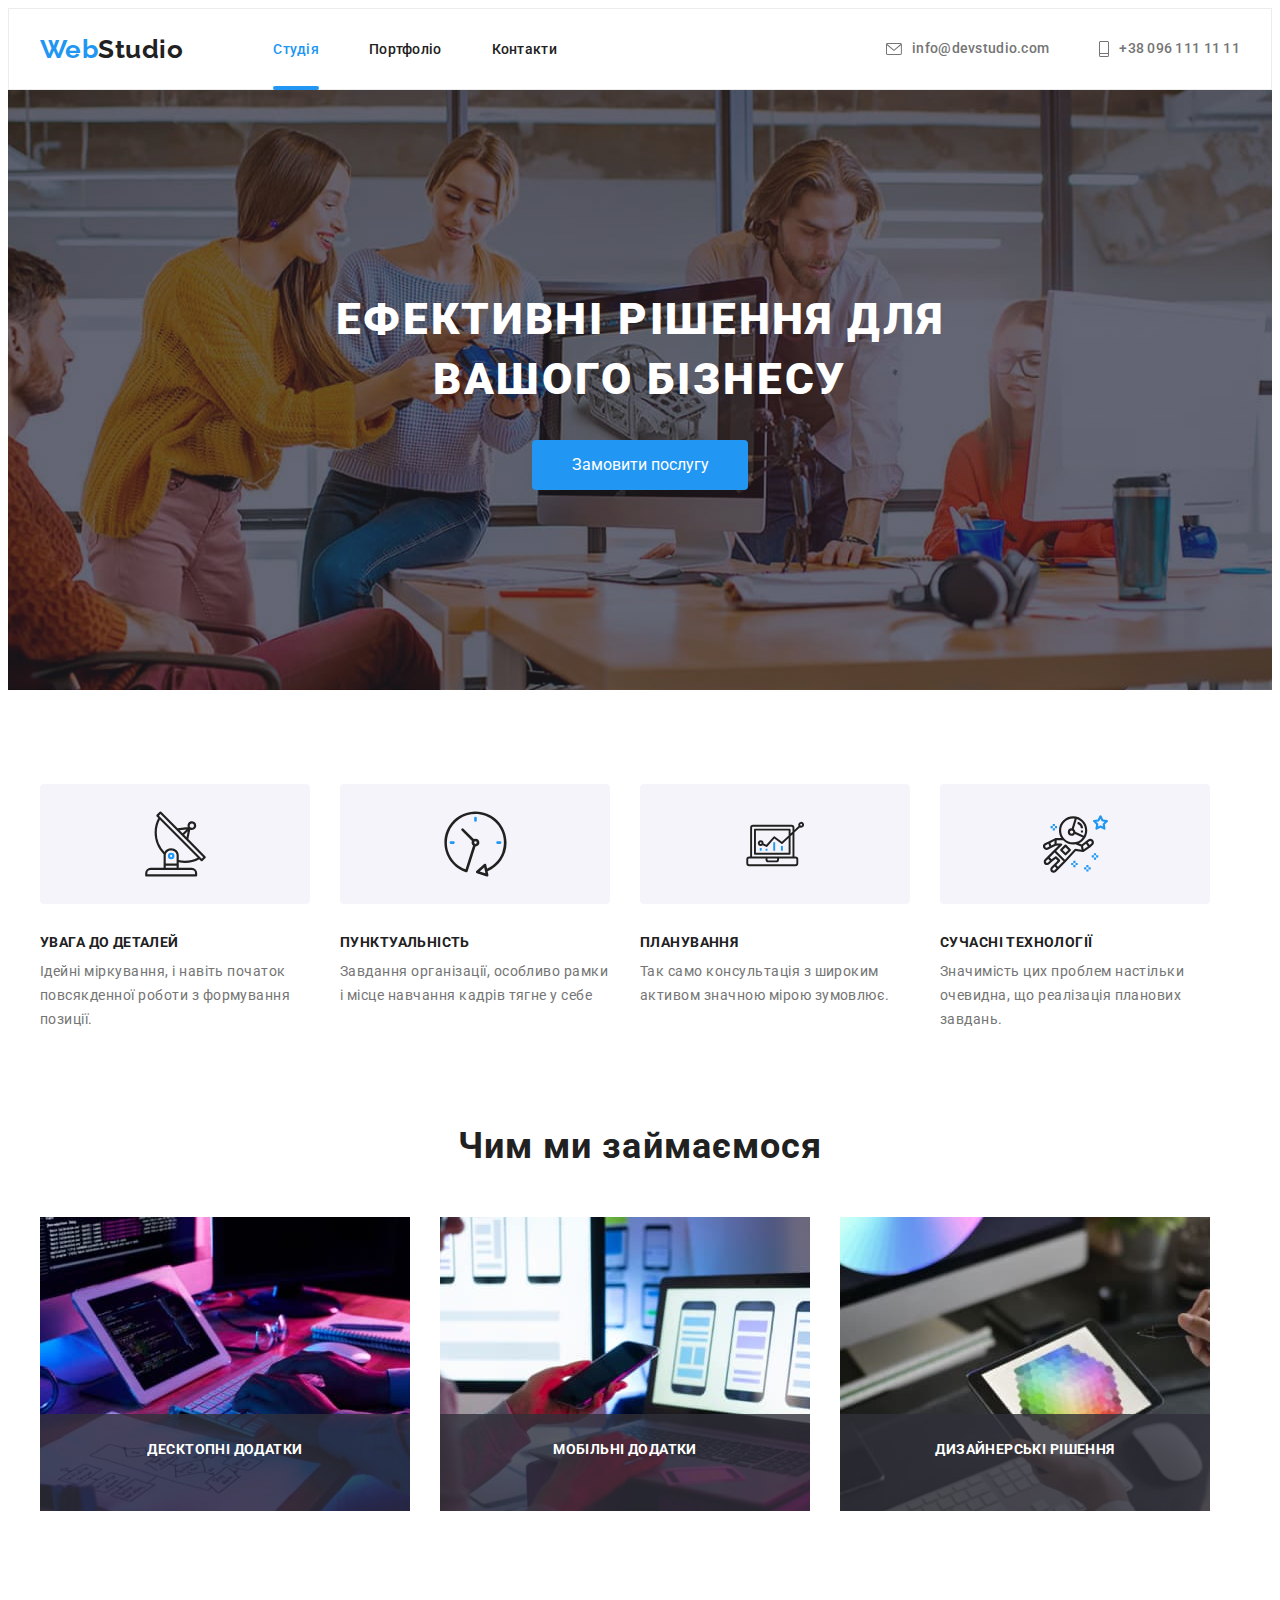
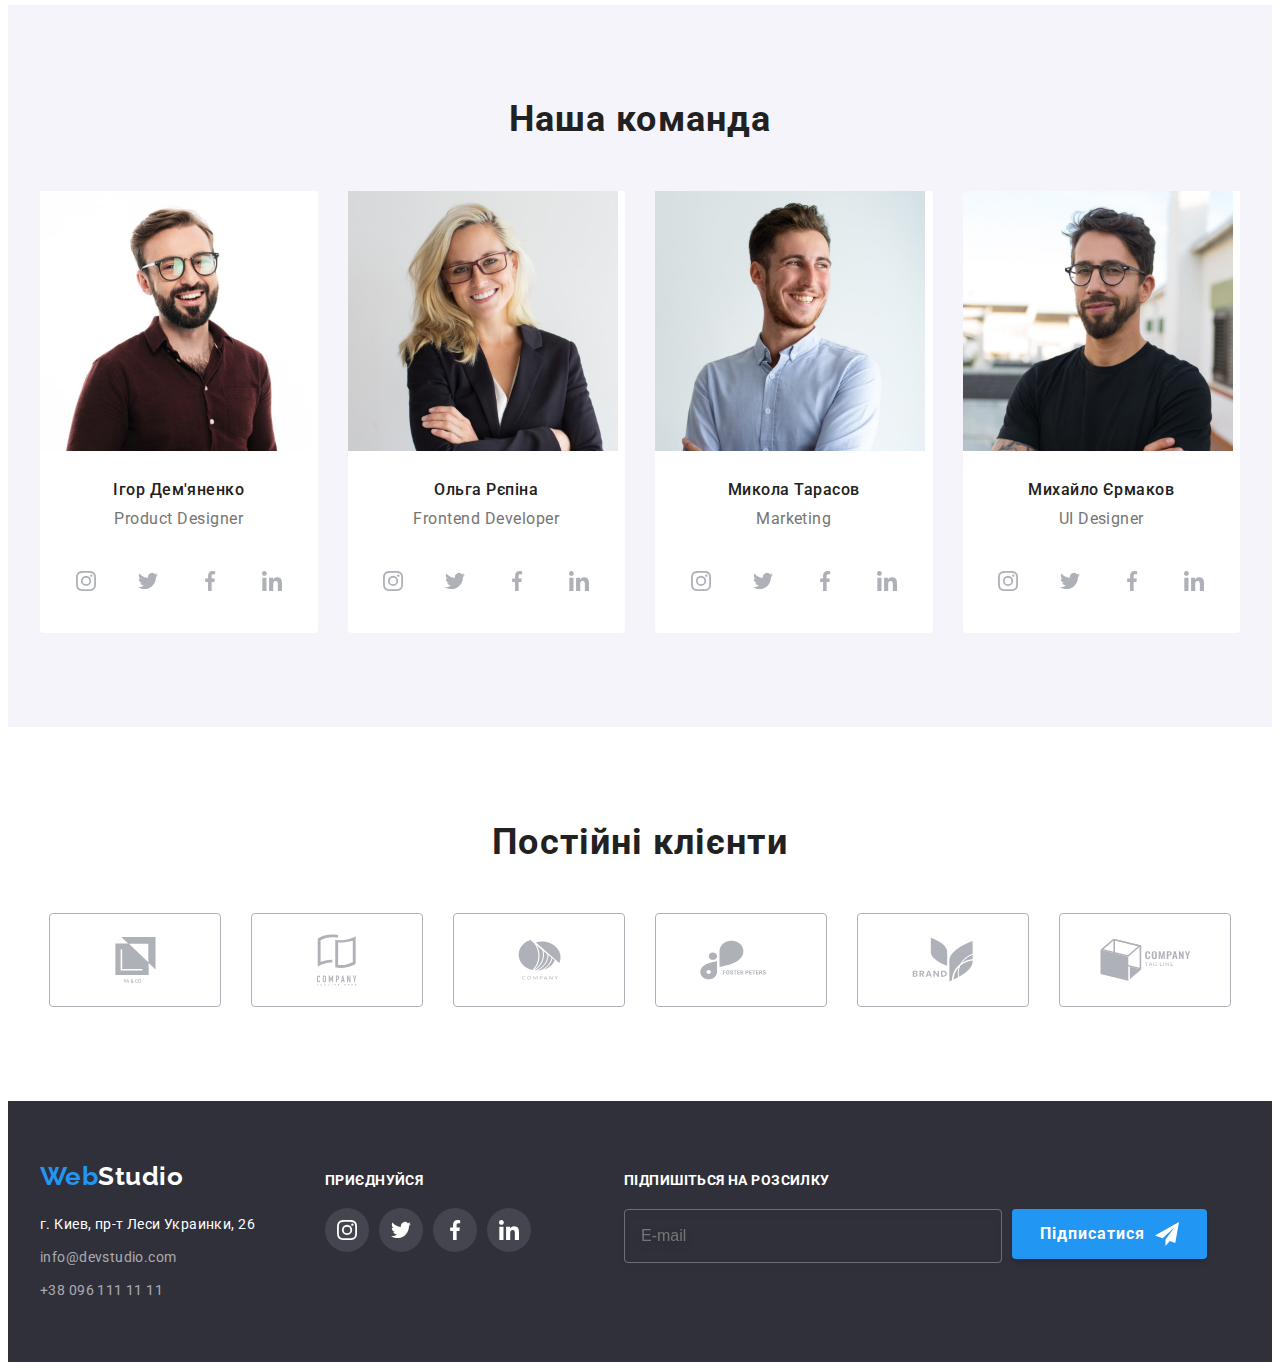
==== index.html @ fb4ddc38 "update" ====
<!DOCTYPE html>
<html lang="uk">
  <head>
    <meta charset="UTF-8" />
    <meta http-equiv="X-UA-Compatible" content="IE=edge" />
    <meta name="viewport" content="width=device-width, initial-scale=1.0" />
    <title>WebStudion</title>

    <link
      href="https://fonts.googleapis.com/css2?family=Raleway:wght@700&family=Roboto:wght@400;500;700;900&display=swap"
      rel="stylesheet"
    />
    <link
      rel="stylesheet"
      href="https://cdnjs.cloudflare.com/ajax/libs/modern-normalize/1.1.0/modern-normalize.min.css"
      integrity="sha512-wpPYUAdjBVSE4KJnH1VR1HeZfpl1ub8YT/NKx4PuQ5NmX2tKuGu6U/JRp5y+Y8XG2tV+wKQpNHVUX03MfMFn9Q=="
      crossorigin="anonymous"
      referrerpolicy="no-referrer"
    />
    <link rel="stylesheet" href="./portfolio.css" />
    <link rel="stylesheet" href="./css/styles.css" />
  </head>
  <body>
    <header class="main-header">
      <div class="container header-main-nav">
        <nav class="main-nav">
          <a href="./index.html" class="logo link">
            <span class="web logo">Web</span
            ><span class="studio logo">Studio</span>
          </a>

          <ul class="site-nav list">
            <li class="item">
              <a href="./index.html" class="link current">Студія</a>
            </li>
            <li class="item">
              <a href="./portfolio.html" class="link">Портфоліо</a>
            </li>
            <li class="item">
              <a href="#" class="link">Контакти</a>
            </li>
          </ul>
        </nav>
         
        <ul class="contact-nav list">
          <li class="item">
            
            <a href="mailto:info@devstudio.com" class="contact-link link"
              > <svg class="contact-nav-icon" width="16" height="12"> 
              <use href="./images/symbol-defs.svg#icon-envelope"> </use>
            </svg> info@devstudio.com</a
            >
          </li>
          <li class="item">
            
            <a href="tel:+380961111111" class="contact-link  link"> 
              <svg class="contact-nav-icon" width="10" height="16" > 
              <use href="./images/symbol-defs.svg#icon-Vector"> </use>
            </svg> +38 096 111 11 11</a>
          </li>
        </ul> 
      </div>
    </header>

    <main>
      
    
      <section class="hero">
        <div class="container"></div>
          <h1 class="hero-title">Ефективні рішення для вашого бізнесу</h1>
          <button type="button" data-modal-open class="button primary">Замовити послугу</button>
        </div>
      </section>
      <section class="section advences">
        <div class="container">
          <h2 class="visually-hidden">Наші переваги</h2>
          <ul class="advences-list list">
            <li class="advences-item">
              <div class="advences-icon"><svg width="65" height="70"> 
              <use href="./images/symbol-defs.svg#icon-antenna"> </use>
            </svg>
            </div>
              <h3 class="advences-title">Увага до деталей</h3>
              <p class="advences-text">
                Ідейні міркування, і навіть початок повсякденної роботи з
                формування позиції.
              </p>
            </li>

            <li class="advences-item">
              <div class="advences-icon"><svg width="65" height="70"> 
              <use href="./images/symbol-defs.svg#icon-clock"> </use>
            </svg>
            </div>
              <h3 class="advences-title">Пунктуальність</h3>
              <p class="advences-text">
                Завдання організації, особливо рамки і місце навчання кадрів
                тягне у себе
              </p>
            </li>

            <li class="advences-item">
              <div class="advences-icon"><svg width="65" height="70"> 
              <use href="./images/symbol-defs.svg#icon-diagram"> </use>
            </svg>
            </div>
              <h3 class="advences-title">Планування</h3>
              <p class="advences-text">
                Так само консультація з широким активом значною мірою зумовлює.
              </p>
            </li>

            <li class="advences-item">
              <div class="advences-icon"><svg width="65" height="70"> 
              <use href="./images/symbol-defs.svg#icon-astronaut"> </use>
            </svg>
            </div>
              <h3 class="advences-title">Сучасні технології</h3>
              <p class="advences-text">
                Значимість цих проблем настільки очевидна, що реалізація
                планових завдань.
              </p>
            </li>
          </ul>
        </div>
      </section>
      <section class="section work">
        <div class="container">
          <h2 class="section-title">Чим ми займаємося</h2>
          <ul class="list work">
            <li class="section-link" >
              
              <img
                src="./images/box-1.jpg"
                alt="робочий процес"
                width="370"
                height="294"
              />
              <p class="bottom-text">Десктопні додатки</p>
              
              
            </li>
            <li class="section-link" >
              
               <img
                src="./images/box-2.jpg"
                alt="рбочий процес"
                width="370"
                height="294"
              />
              <p class="bottom-text">Мобільні додатки</p>
              
             
            </li>
            <li class="section-link" >
              
               <img
                src="./images/box-3.jpg"
                alt="рбочий процес"
                width="370"
                height="294"
              />
              <p class="bottom-text">Дизайнерські рішення</p>
              
              
            </li>
          </ul>
        </div>
      </section>
      <section class="section-team">
        <div class="container">
          <h2 class="section-title team-title">Наша команда</h2>
          <ul class="list-member list">
            <li class="team-list">
              <img
                src="./images/img-1.jpg"
                alt="Ігор Дем'яненко"
                width="270"
                height="260"
              />
              <h3 class="member-title">Ігор Дем'яненко</h3>
              <p class="member-profession">Product Designer</p>
              <ul class=" member-list list">
                <li class="member-soc-list"><a class="member-soc-link" href=""> 
                  <svg class="member-soc-icon" witdh="20px" height="20px">
                    <use href="./images/symbol-defs.svg#icon-instagram">

                    </use>
                  </svg>

                </a></li>
                <li class="member-soc-list"><a class="member-soc-link" href=""> 
                  <svg class="member-soc-icon" witdh="20px" height="20px">
                    <use href="./images/symbol-defs.svg#icon-twitter">

                    </use>
                  </svg> </a>
                </li>
                <li class="member-soc-list"><a class="member-soc-link" href=""> 
                  <svg class="member-soc-icon" witdh="20px" height="20px">
                    <use href="./images/symbol-defs.svg#icon-facebook"></use>
                  </svg> </a></li>
                <li class="member-soc-list"><a class="member-soc-link" href=""> 
                  <svg class="member-soc-icon" witdh="20px" height="20px">
                    <use href="./images/symbol-defs.svg#icon-linkedin">

                    </use>
                  </svg> </a></li>
              </ul>
            </li>
            <li class="team-list">
              <img
                src="./images/img-2.jpg"
                alt="Ольга Рєпіна"
                width="270"
                height="260"
              />
              <h3 class="member-title">Ольга Рєпіна</h3>
              <p class="member-profession">Frontend Developer</p>
              <ul class=" member-list list">
                <li class="member-soc-list"><a class="member-soc-link" href=""> 
                  <svg class="member-soc-icon" witdh="20px" height="20px">
                    <use href="./images/symbol-defs.svg#icon-instagram">

                    </use>
                  </svg>

                </a></li>
                <li class="member-soc-list"><a class="member-soc-link" href=""> 
                  <svg class="member-soc-icon" witdh="20px" height="20px">
                    <use href="./images/symbol-defs.svg#icon-twitter">

                    </use>
                  </svg> </a>
                </li>
                <li class="member-soc-list"><a class="member-soc-link" href=""> 
                  <svg class="member-soc-icon" witdh="20px" height="20px">
                    <use href="./images/symbol-defs.svg#icon-facebook"></use>
                  </svg> </a></li>
                <li class="member-soc-list"><a class="member-soc-link" href=""> 
                  <svg class="member-soc-icon" witdh="20px" height="20px">
                    <use href="./images/symbol-defs.svg#icon-linkedin">

                    </use>
                  </svg> </a></li>
              </ul>
            </li>

            <li class="team-list">
              <img
                src="./images/img-3.jpg"
                alt="Микола Тарасов"
                width="270"
                height="260"
              />
              <h3 class="member-title">Микола Тарасов</h3>
              <p class="member-profession">Marketing</p>
              <ul class=" member-list list">
                <li class="member-soc-list"><a class="member-soc-link" href=""> 
                  <svg class="member-soc-icon" witdh="20px" height="20px">
                    <use href="./images/symbol-defs.svg#icon-instagram">

                    </use>
                  </svg>

                </a></li>
                <li class="member-soc-list"><a class="member-soc-link" href=""> 
                  <svg class="member-soc-icon" witdh="20px" height="20px">
                    <use href="./images/symbol-defs.svg#icon-twitter">

                    </use>
                  </svg> </a>
                </li>
                <li class="member-soc-list"><a class="member-soc-link" href=""> 
                  <svg class="member-soc-icon" witdh="20px" height="20px">
                    <use href="./images/symbol-defs.svg#icon-facebook"></use>
                  </svg> </a></li>
                <li class="member-soc-list"><a class="member-soc-link" href=""> 
                  <svg class="member-soc-icon" witdh="20px" height="20px">
                    <use href="./images/symbol-defs.svg#icon-linkedin">

                    </use>
                  </svg> </a></li>
              </ul>
            </li>
            <li class="team-list">
              <img
                src="./images/img-4.jpg"
                alt="Михайло Єрмаков"
                width="270"
                height="260"
              />
              <h3 class="member-title">Михайло Єрмаков</h3>
              <p class="member-profession">UI Designer</p>
              <ul class=" member-list list">
                <li class="member-soc-list"><a class="member-soc-link" href=""> 
                  <svg class="member-soc-icon" witdh="20px" height="20px">
                    <use href="./images/symbol-defs.svg#icon-instagram">

                    </use>
                  </svg>

                </a></li>
                <li class="member-soc-list"><a class="member-soc-link" href=""> 
                  <svg class="member-soc-icon" witdh="20px" height="20px">
                    <use href="./images/symbol-defs.svg#icon-twitter">

                    </use>
                  </svg> </a>
                </li>
                <li class="member-soc-list"><a class="member-soc-link" href=""> 
                  <svg class="member-soc-icon" witdh="20px" height="20px">
                    <use href="./images/symbol-defs.svg#icon-facebook"></use>
                  </svg> </a></li>
                <li class="member-soc-list"><a class="member-soc-link" href=""> 
                  <svg class="member-soc-icon" witdh="20px" height="20px">
                    <use href="./images/symbol-defs.svg#icon-linkedin">

                    </use>
                  </svg> </a></li>
              </ul>
              
            </li>
          </ul>
        </div>
      </section>
      <section class="regular-client"> 
        <div class="container"><h2 class="client-title">Постійні клієнти</h2>
        <ul class="client-list list">
        <li class="client-item"><a class="client-link" href="#"><svg class="client-icon" width="41" height="46">
          <use href="./images/symbol-defs.svg#icon-yaandco" >
          
        </use></svg></a></li>
        <li class="client-item"><a class="client-link" href="#"><svg class="client-icon" width="40" height="52">
          <use href="./images/symbol-defs.svg#icon-group" >
          
        </use></svg></a></li>
       <li class="client-item"><a class="client-link" href="#"><svg class="client-icon" width="43" height="41">
        <use href="./images/symbol-defs.svg#icon-Object" >
        </use></svg></a></li>

        <li class="client-item"><a class="client-link" href="#"><svg class="client-icon" width="84" height="40">
        <use href="./images/symbol-defs.svg#icon-fosterpeters" >

        </use></svg></a></li>

        <li class="client-item"><a class="client-link" href="#"><svg class="client-icon" width="62" height="45">
          <use href="./images/symbol-defs.svg#icon-brand" >
          
        </use></svg></a></li>
        <li class="client-item"><a class="client-link" href="#"><svg class="client-icon" width="93" height="43">
          <use href="./images/symbol-defs.svg#icon-tag-line" >
          
        </use></svg></a></li>
        
        </ul>
        </div>
      </section>
    </main>
    <footer class="footer">
      <div class="container footer-container">
        <div>
        <a href="./index.html" class="logo link">
          <span class="web logo">Web</span
          ><span class="studio-logo-footer">Studio</span></a
        >

        <address>
          <ul class="footer-list list">
            <li class="footer-item">
              <a
                class="footer-adress"
                href="https://goo.gl/maps/CPtrU1FHBa2aNyZL9"
                target="_blank"
                rel="noopener noreferrer nofollow"
                >г. Киев, пр-т Леси Украинки, 26</a
              >
            </li>
            <li class="item-mail">
              <a href="mailto:info@devstudio.com" class="footer-link"
                >info@devstudio.com</a
              >
            </li>
            <li class="item-tel">
              <a href="tel:+380961111111" class="footer-link"
                >+38 096 111 11 11</a
              >
            </li>
          </ul>
        </address>
       </div>
        <div class="footer-link-container">
          <p class="footer-link-title">Приєднуйся</p>
       <ul class="sub-list list">
        <li> <a class="footer-link-icon" href="#"> <svg class="footer-icon" width="20px" height="20px"><use href="./images/symbol-defs.svg#icon-instagram" ></use></svg></a> </li>
        <li> <a class="footer-link-icon" href="#"> <svg class="footer-icon" width="20px" height="20px"><use href="./images/symbol-defs.svg#icon-twitter" ></use></svg></a> </li>
        <li> <a class="footer-link-icon" href="#"> <svg class="footer-icon" width="20px" height="20px"><use href="./images/symbol-defs.svg#icon-facebook" ></use></svg></a> </li>
        <li> <a class="footer-link-icon" href="#"> <svg class="footer-icon" width="20px" height="20px"><use href="./images/symbol-defs.svg#icon-linkedin" ></use></svg></a> </li>
      </ul>
      </div>
      <div class="footer-sub-email">
        <p class="footer-sub-text">Підпишіться на розсилку</p>
        <form class="form-footer" name="sing-up">
         <input class="footer-input-email" type="email" name="email" placeholder="E-mail">
         <button type="submit" class="footer-button">Підписатися
          <svg class="icon-send" witdh="24px" height="24px">
                    <use href="./images/symbol-defs.svg#icon-send">

                    </use>
                  </svg>
         </button>
         </form>
         
         
        </div>

      
      </div>
      </footer>
      <div class="backdrop is-hidden" data-modal>
        <div class="modal">
          
          <button type="button" class="modal-button" data-modal-close>
            <svg class="modal-close-icon"  width="18" height="18">
              <use href="./images/symbol-defs.svg#icon-close-black"></use>
            </svg>
          </button>
        <form class="form">
          <label for="name" class="form-label" > Ім'я  
          <input type="text" class="form-input" name="name" id="name">
          </label>
            
           <label for="tel" class="form-label" > Телефон
            <input type="tel" class="form-input" name="tel" id="tel"></label>
            
            <label for="email" class="form-label" > Пошта
            <input type="email" class="form-input" name="email" id="email"></label>
            
            
          </form>
        </div>


        
      </div>
     <script src="./js/modal.js"></script>
    </body>
</html>
---- css/styles.css ----
/* КОЛЬОРИ АКЦЕНТІВ #2196F3
КОЛЬОРИ ЗАГОЛОВКІВ #212121
КОЛІР ТЕКСТУ #757575
КОЛІР ТЕКСТУ ФУТЕРА rgba(255, 255, 255, 0.6);  */

:root {
  --title-text-color: #212121;
  --primary-text-color: #757575;
  --footer-text-color: rgba(255, 255, 255, 0.6);
  --accent-text-color: #2196f3;
  --primary-button-color: #ffffff;
  --footer-hero-color: #2f303a;
}
h1,
h2,
h3,
h4,
p,
ul,
li {
  margin: 0;
  padding: 0;
}
img {
  display: block;
  max-width: 100%;
  height: auto;
}
.list {
  list-style: none;
}
.link {
  text-decoration: none;
}

body {
  color: var(--primary-text-color);
  background-color: #ffffff;
  font-family: Roboto, sans-serif;
  letter-spacing: 0.03em;
}

.list {
  list-style: none;
  padding: 0;
  margin: 0;
}

.link {
  text-decoration: none;
}

.logo {
  color: #2196f3;
  font-family: Raleway, sans-serif;
  font-weight: 700;
  font-size: 26px;
  line-height: 1.19;
}

.section-team {
  background-color: #f5f4fa;
  padding-top: 94px;
  padding-bottom: 94px;
}

.team-list {
  background-color: var(--primary-button-color);
  border-radius: 0px 0px 4px 4px;

  width: calc(100% - 30px / 4);
}

.container {
  margin-left: auto;
  margin-right: auto;
  width: 1200px;
  padding-left: 15px;
  padding-right: 15px;

  /* outline: 2px solid tomato; */
}

/* main-nav */
.main-nav {
  display: flex;

  align-items: center;
}

.header-main-nav {
  display: flex;
  align-items: center;
}

/* SITE NAV */

.current {
  position: relative;
}

.current::after {
  content: "";
  position: absolute;
  left: 0;
  bottom: -1px;
  display: block;
  width: 100%;
  height: 4px;
  border-radius: 2px;
  background-color: var(--accent-text-color);
}

.main-header {
  border: 1px solid #ececec;
}

.web.logo {
  color: var(--accent-text-color);
}
.studio.logo {
  color: var(--title-text-color);
}

.studio-logo-footer {
  color: var(--primary-button-color);
}

.site-nav {
  display: flex;
  margin-left: 90px;
}

.contact-nav {
  display: flex;
  margin-left: auto;
}
.contact-link {
  display: flex;
  gap: 10px;
  justify-content: center;
  align-items: center;
  transition: color 250ms cubic-bezier(0.4, 0, 0.2, 1);
}

.contact-link:hover,
.contact-link:focus {
  color: var(--accent-text-color);
}
.contact-nav-icon {
  fill: currentColor;
}

.site-nav .item + .item {
  margin-left: 50px;
}

.contact-nav .item + .item {
  margin-left: 50px;
}

.site-nav .link {
  display: block;

  color: var(--title-text-color);
  font-weight: 500;
  font-size: 14px;
  line-height: 1.16;
  letter-spacing: 0.02em;

  padding-top: 32px;
  padding-bottom: 32px;

  transition: color 250ms cubic-bezier(0.4, 0, 0.2, 1);
}

.site-nav .link:hover,
.site-nav .link:focus {
  color: var(--accent-text-color);
  cursor: pointer;
}

.contact-nav.list {
  font-weight: 500;
  font-size: 14px;
  line-height: 1.14;
  letter-spacing: 0.02em;
}

.contact-nav .link {
  color: var(--primary-text-color);
}

.contact-nav .link:hover,
.contact-nav .link:focus {
  color: var(--accent-text-color);
}

.site-nav .link.current {
  color: var(--accent-text-color);
}

.contact-nav-icon:hover {
  fill: currentColor;
}

/* HERO */
.hero {
  max-width: 1600px;
  text-align: center;
  margin-left: auto;
  margin-right: auto;
  padding-top: 200px;
  padding-bottom: 200px;
  background-image: linear-gradient(
      rgba(47, 48, 58, 0.4),
      rgba(47, 48, 58, 0.4)
    ),
    url(../images/bcg-img.jpg);
  background-repeat: no-repeat;
  background-position: center;
}
.hero-title {
  /* margin-top: 200px; */
  margin-bottom: 30px;

  margin-left: auto;
  margin-right: auto;

  width: 696px;
  color: var(--primary-button-color);
  font-weight: 900;
  font-size: 44px;
  line-height: 1.36;
  text-align: center;
  letter-spacing: 0.06em;
  text-transform: uppercase;
}
/* SECTION */
.visually-hidden {
  position: absolute;
  width: 1px;
  height: 1px;
  margin: -1px;
  border: 0;
  padding: 0;
  white-space: nowrap;
  clip-path: inset(100%);
  clip: rect(0 0 0 0);
  overflow: hidden;
}

.section.title {
  margin-top: 0;
  margin-bottom: 10px;

  color: var(--title-text-color);
  font-weight: 700;
  font-size: 14px;
  line-height: 1.14;
  letter-spacing: 0.03em;
  text-transform: uppercase;
}

.section-title {
  margin-top: 0;
  margin-bottom: 50px;
  color: var(--title-text-color);
  font-weight: 700;
  font-size: 36px;
  line-height: 1.16;
  text-align: center;
  letter-spacing: 0.03em;
}

.section.work {
  padding-bottom: 94px;
}

.section-link {
  position: relative;
  display: block;
  text-decoration: none;
}

.bottom-text {
  position: absolute;
  bottom: 0;
  right: 0;
  padding-top: 27px;

  color: var(--primary-button-color);
  background: rgba(47, 48, 58, 0.8);
  width: 370px;
  height: 70px;

  font-weight: 700;
  font-size: 14px;
  line-height: 16px;
  text-align: center;
  letter-spacing: 0.03em;
  text-transform: uppercase;

  text-align: center;
}

.list.work {
  display: flex;

  gap: 30px;
}
.section.advences {
  padding-top: 94px;
  padding-bottom: 94px;
}

.advences-list .title {
  color: var(--title-text-color);
}

.advences-item {
  flex-basis: calc(100% / 4 - 30px);
}

.advences-title {
  margin-bottom: 10px;

  color: var(--title-text-color);
  font-weight: 700;
  font-size: 14px;
  line-height: 16px;
  letter-spacing: 0.03em;
  text-transform: uppercase;
}

.advences-text {
  width: 270px;
}

.advences-list {
  color: var(--primary-text-color);

  font-weight: 400;
  font-size: 14px;
  line-height: 1.71;
  display: flex;
  gap: 30px;
}
.advences-icon {
  display: flex;
  height: 120px;
  border-radius: 4px;
  align-items: center;
  justify-content: center;
  background-color: #f5f4fa;
  margin-bottom: 30px;
}

.member-title {
  margin-top: 30px;
  margin-bottom: 10px;

  color: var(--title-text-color);
  font-weight: 500;
  font-size: 16px;
  line-height: 1.18;
  letter-spacing: 0.03em;
  text-align: center;
}

.member-profession {
  margin-top: 0;
  padding-bottom: 30px;
  color: var(--primary-text-color);

  font-weight: 400;
  font-size: 16px;
  line-height: 1.18;
  letter-spacing: 0.03em;
  text-align: center;
}

.list-member {
  display: flex;

  gap: 30px;
  margin-top: 50px;
}
.member-list {
  display: flex;

  justify-content: center;
  margin-bottom: 30px;
  margin-right: auto;
  margin-left: auto;
}

.member-soc-list {
  display: flex;
  justify-content: center;
  gap: 10px;

  width: calc((100% - 30px) / 4);
}

.member-soc-link {
  width: 44px;
  height: 44px;
  border-radius: 50%;
  display: flex;
  align-items: center;
  justify-content: center;
  /* transition-property: background-color, color;
  transition-duration: 250ms; */
  transition: background-color 250ms cubic-bezier(0.4, 0, 0.2, 1),
    fill 250ms cubic-bezier(0.4, 0, 0.2, 1);
}
.member-soc-icon {
  fill: #afb1b8;
}

.member-soc-link:hover,
.member-soc-link:focus {
  border-radius: 50%;
  background-color: var(--accent-text-color);
}

.member-soc-link:hover .member-soc-icon,
.member-soc-link:focus .member-soc-icon {
  fill: #ffffff;
}

/* ПОСТІЙНІ КЛІЄНТИ */
.regular-client {
  padding-top: 94px;
  padding-bottom: 94px;
}
.client-title {
  font-weight: 700;
  font-size: 36px;
  line-height: 42px;
  text-align: center;
  letter-spacing: 0.03em;
  color: var(--title-text-color);
  margin-bottom: 50px;
}

.client-list {
  display: flex;
  justify-content: center;
  align-items: center;
  gap: 30px;
}

.client-link {
  display: flex;
  border: 1px solid #afb1b8;
  border-radius: 4px;
  width: 170px;
  height: 92px;
  align-items: center;
  justify-content: center;
  background-color: var(--primary-button-color);
  fill: #afb1b8;

  transition: fill 250ms cubic-bezier(0.4, 0, 0.2, 1),
    border-color 250ms cubic-bezier(0.4, 0, 0.2, 1);
}

.client-link:hover,
.client-link:focus {
  fill: var(--accent-text-color);
  border-color: var(--accent-text-color);
}
/* BUTTON */

.button.primary {
  border-radius: 4px;
  padding: 10px 32px;
  min-width: 216px;
  display: inline-block;
  border: none;

  color: var(--primary-button-color);
  background-color: var(--accent-text-color);
  cursor: pointer;
  font-family: Roboto, sans-serif;
  font-size: 16px;
  line-height: 1.87;
  text-align: center;

  transition: background-color 250ms cubic-bezier(0.4, 0, 0.2, 1);
}

.button.primary:focus,
.button.primary:hover {
  background-color: #188ce8;
}

.contact-adress {
  font-style: normal;
}

.footer {
  background-color: var(--footer-hero-color);
  padding-top: 60px;
  padding-bottom: 60px;
}

.footer-container {
  display: flex;
  align-items: baseline;
  margin: 0 auto;
}
.site-nav.link {
  color: var(--primary-button-color);

  font-weight: 400;
  font-size: 14px;
  line-height: 1.71;
  letter-spacing: 0.03em;
}
.link.footer {
  color: var(--footer-text-color);
  font-size: 14px;
  line-height: 1.71;
  letter-spacing: 0.03em;
}

.footer-link {
  margin-bottom: 9px;
  font-family: "Roboto";
  font-style: normal;
  font-weight: 400;
  font-size: 14px;
  line-height: 24px;
  letter-spacing: 0.03em;

  color: rgba(255, 255, 255, 0.6);

  text-decoration: none;
  cursor: pointer;

  transition: color 250ms cubic-bezier(0.4, 0, 0.2, 1);
}

.footer-link-container {
  margin-left: 70px;
}

.footer-link:focus,
.footer-link:hover {
  color: var(--accent-text-color);
}

.item-mail {
  margin-bottom: 9px;
}

.footer-adress {
  margin-top: 20px;
  margin-bottom: 9px;

  color: var(--primary-button-color);
  font-style: normal;
  text-decoration: none;

  font-family: "Roboto";
  font-style: normal;
  font-weight: 400;
  font-size: 14px;
  line-height: 24px;
  letter-spacing: 0.03em;

  transition: color 250ms cubic-bezier(0.4, 0, 0.2, 1);
}

.footer-adress:focus,
.footer-adress:hover {
  color: var(--accent-text-color);
}

.footer-item {
  margin-top: 20px;
  margin-bottom: 9px;
}
.footer-icon {
  fill: #ffffff;
}

.footer-link-title {
  margin-bottom: 20px;
  margin-right: 0;

  font-weight: 700;
  font-size: 14px;
  line-height: 16px;
  letter-spacing: 0.03em;
  text-transform: uppercase;
  color: var(--primary-button-color);
  position: center;
  width: 116px;
  height: 16px;
  left: 516px;
  top: 2748px;
}

.footer-link-icon {
  width: 44px;
  height: 44px;
  border-radius: 50%;
  background-color: rgba(255, 255, 255, 0.1);
  display: flex;
  align-items: center;
  justify-content: center;
  /* transition-property: background-color;
  transition-duration: 250ms; */
  transition: background-color 250ms cubic-bezier(0.4, 0, 0.2, 1);
}

.sub-list {
  display: flex;
  align-items: center;
  justify-content: baseline;
  gap: 10px;
}

.footer-link-icon:focus,
.footer-link-icon:hover {
  border-radius: 50%;
  background-color: var(--accent-text-color);
}
.form-footer {
  display: flex;
  gap: 10px;
}
.footer-sub-email {
  margin-left: 93px;
}

.footer-input-email {
  width: 358px;
  height: 50px;
  background-color: transparent;
  color: var(--primary-button-color);
  border: 1px solid rgba(255, 255, 255, 0.3);
  filter: drop-shadow(0px 4px 4px rgba(0, 0, 0, 0.15));
  border-radius: 4px;
  font-weight: 400;
  font-size: 16px;
  line-height: 1.25;
  padding-left: 16px;
}
.footer-sub-text {
  font-weight: 700;
  font-size: 14px;
  line-height: 1.14;
  letter-spacing: 0.03em;
  text-transform: uppercase;
  color: var(--primary-button-color);
  margin-bottom: 20px;
}

.footer-button {
  width: 200;
  height: 50px;

  border-radius: 4px;
  padding: 10px 28px;

  border: none;

  color: var(--primary-button-color);
  background-color: var(--accent-text-color);
  cursor: pointer;

  font-family: "Roboto";
  font-style: normal;
  font-weight: 700;
  font-size: 16px;
  line-height: 1.88;

  display: flex;
  align-items: center;
  text-align: center;
  letter-spacing: 0.06em;

  box-shadow: 0px 4px 4px rgba(0, 0, 0, 0.15);
  border-radius: 4px;
}

.icon-send {
  width: 24px;
  height: 24px;
  margin-left: 10px;
}

.backdrop {
  position: fixed;
  top: 0;
  width: 100%;
  height: 100%;
  background-color: rgba(0, 0, 0, 0.2);
  transition: opacity 250ms cubic-bezier(0.4, 0, 0.2, 1),
    visibility 250ms cubic-bezier(0.4, 0, 0.2, 1);
}

.modal {
  position: absolute;
  top: 50%;
  left: 50%;
  transform: translate(-50%, -50%) scaleX(1);

  width: 528px;
  min-height: 581px;
  background-color: var(--primary-button-color);
  transition: transform 250ms cubic-bezier(0.4, 0, 0.2, 1);
}

.backdrop.is-hidden .modal {
  transform: translate(-50%, -50%) scaleX(0);
}
.modal-button {
  position: absolute;
  right: 8px;
  top: 8px;

  width: 30px;
  height: 30px;
  border: 1px solid rgba(0, 0, 0, 0.1);
  border-radius: 50%;
  background-color: transparent;

  display: flex;
  align-items: center;
  justify-content: center;
  padding-top: 6px;
  padding-bottom: 6px;
  padding-left: 6px;
  padding-right: 6px;
  cursor: pointer;
}

.is-hidden {
  opacity: 0;
  visibility: hidden;
  pointer-events: none;
}

.form {
  width: 100%;
  height: 100%;
  padding: 40px;
  display: flex;
  flex-direction: column;
}

.form-label {
  position: relative;
  display: flex;
  margin-bottom: 10px;
  flex-direction: column;
  gap: 4px;
  font-size: 12px;
  font-weight: 1.66;
  letter-spacing: 0.01em;
}

.form-label > input {
  width: 448px;
  height: 40px;
  left: 576px;
  top: 314px;

  border: 1px solid rgba(33, 33, 33, 0.2);
  border-radius: 4px;
}
/* .form-label {
  width: 448px;
  height: 40px;
  left: 576px;
  top: 314px;

  border: 1px solid rgba(33, 33, 33, 0.2);
  border-radius: 4px;
} */
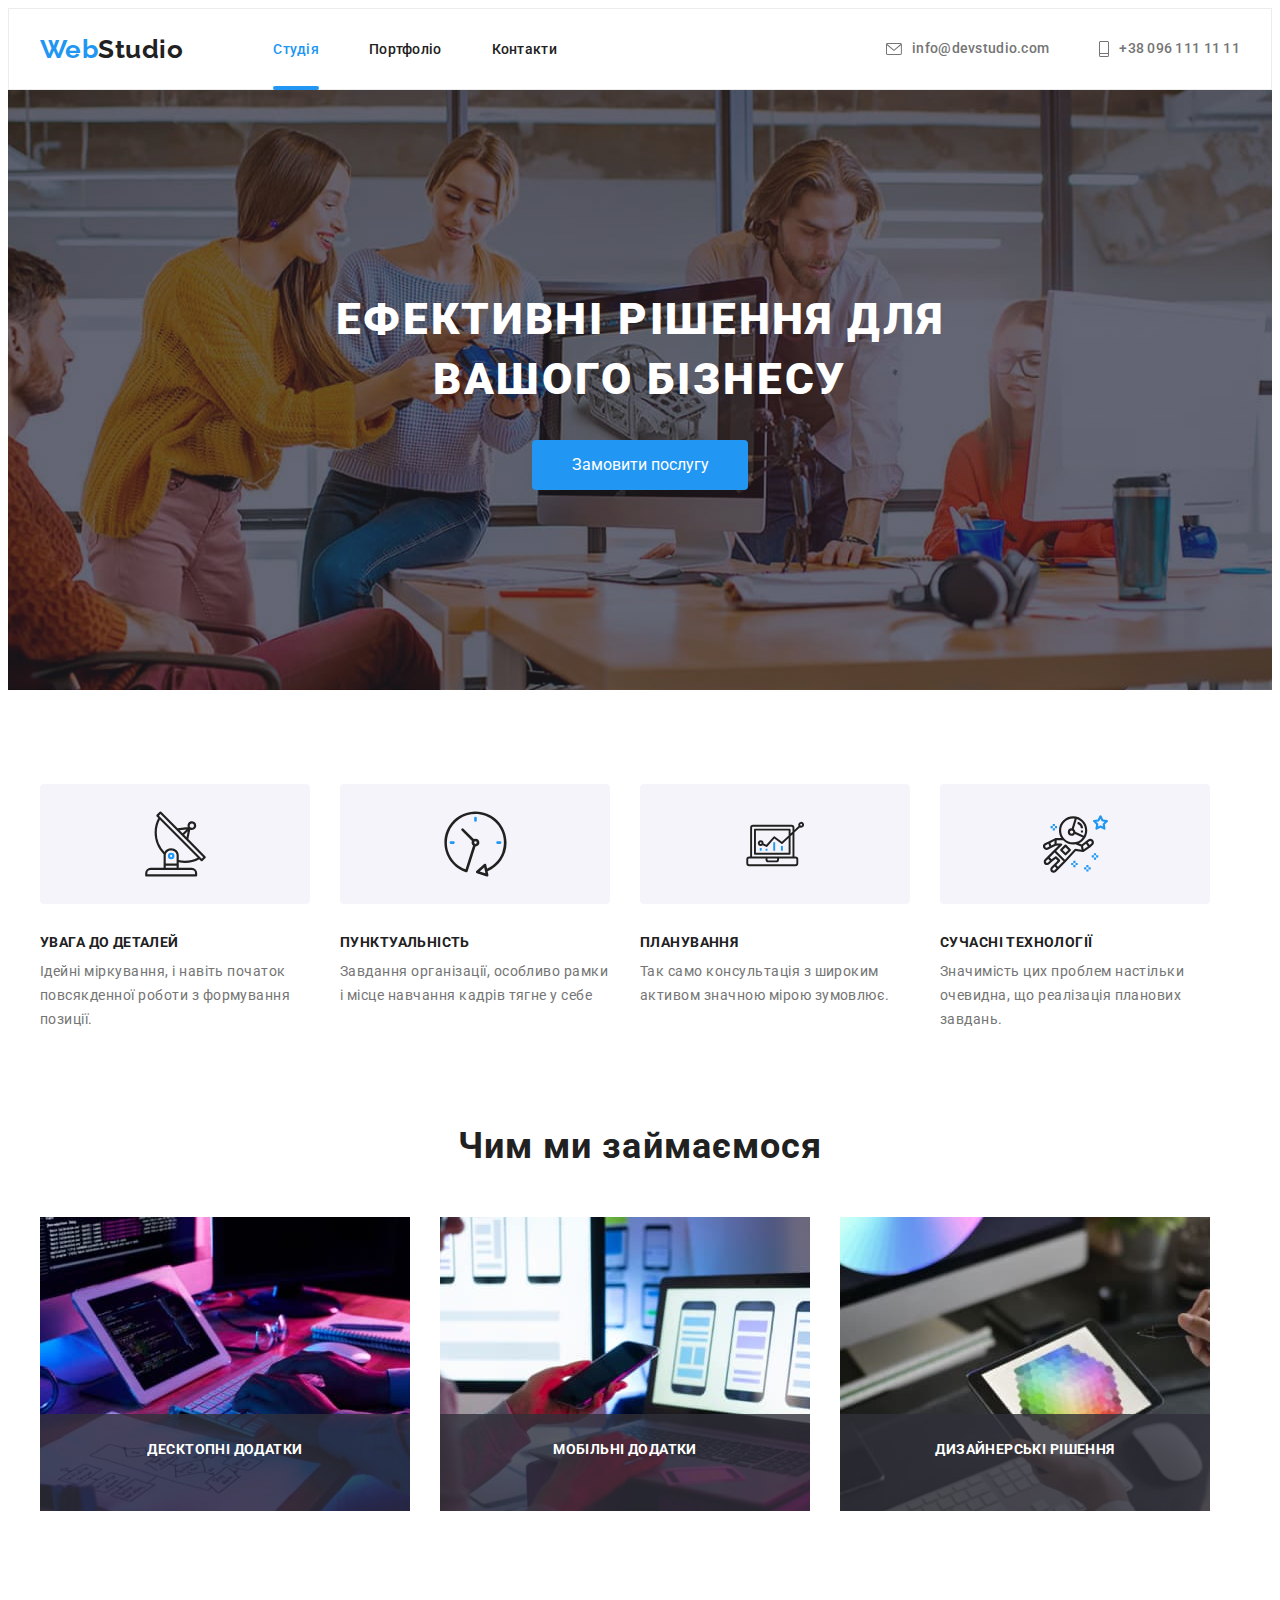
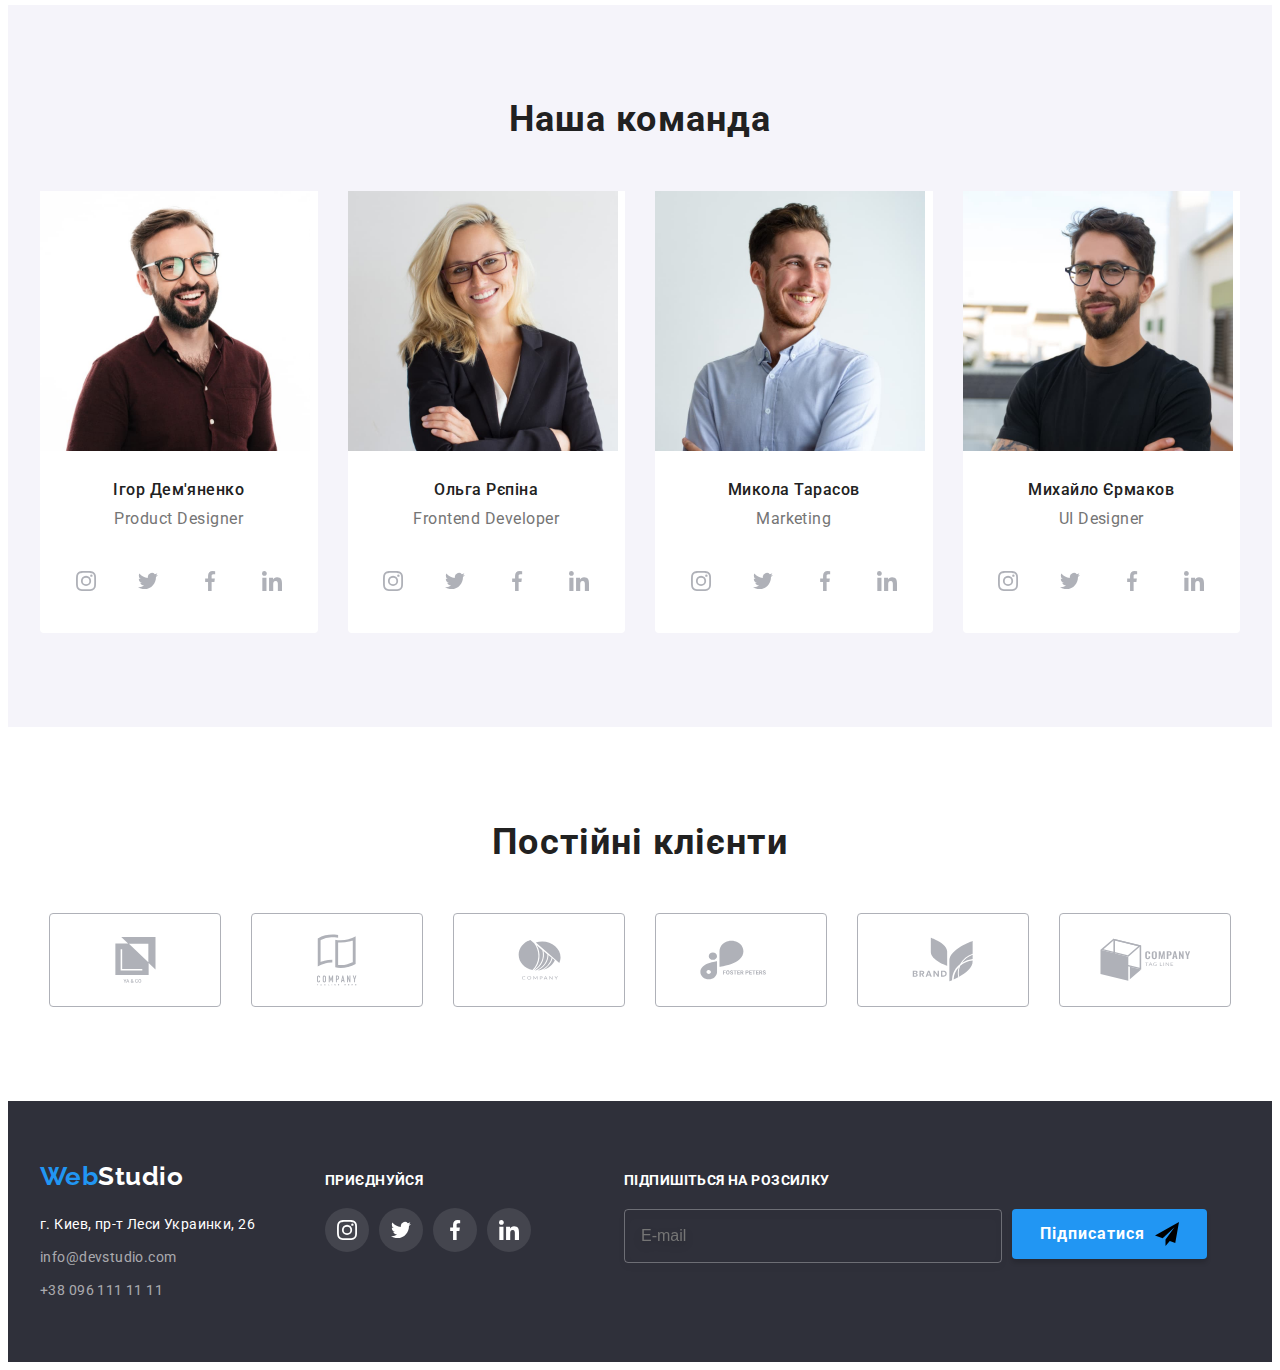
==== commit c73055cc: "update" ====
--- a/index.html
+++ b/index.html
@@ -426,15 +426,19 @@
             </svg>
           </button>
         <form class="form">
+          <p class="form-text">Залиште свої дані, ми вам передзвонимо</p>
           <label for="name" class="form-label" > Ім'я  
-          <input type="text" class="form-input" name="name" id="name">
+          <input type="text" class="form-input" name="name" >
           </label>
             
            <label for="tel" class="form-label" > Телефон
-            <input type="tel" class="form-input" name="tel" id="tel"></label>
+            <input type="tel" class="form-input" name="tel" ></label>
             
             <label for="email" class="form-label" > Пошта
-            <input type="email" class="form-input" name="email" id="email"></label>
+            <input type="email" class="form-input" name="email" ></label>
+
+            <label  class="form-label" > Коментар
+            <textarea name="user-coment" rows="7" placeholder="Введіть текст"></textarea></label>
             
             
           </form>
--- a/css/styles.css
+++ b/css/styles.css
@@ -715,6 +715,10 @@
   min-height: 581px;
   background-color: var(--primary-button-color);
   transition: transform 250ms cubic-bezier(0.4, 0, 0.2, 1);
+
+  box-shadow: 0px 1px 3px rgba(0, 0, 0, 0.12), 0px 1px 1px rgba(0, 0, 0, 0.14),
+    0px 2px 1px rgba(0, 0, 0, 0.2);
+  border-radius: 4px;
 }
 
 .backdrop.is-hidden .modal {
@@ -755,6 +759,20 @@
   flex-direction: column;
 }
 
+.form-text {
+  margin-bottom: 12px;
+  width: 448px;
+  height: 23px;
+  left: 576px;
+  top: 261px;
+
+  font-weight: 700;
+  font-size: 20px;
+  line-height: 1.15;
+  text-align: center;
+  letter-spacing: 0.03em;
+  color: var(--title-text-color);
+}
 .form-label {
   position: relative;
   display: flex;
@@ -774,13 +792,29 @@
 
   border: 1px solid rgba(33, 33, 33, 0.2);
   border-radius: 4px;
-}
-/* .form-label {
+  outline: none;
+  transition: border-color 250ms cubic-bezier(0.4, 0, 0.2, 1);
+}
+
+.form-label > input:focus-within {
+  border-color: var(--accent-text-color);
+}
+
+.form-label > textarea {
   width: 448px;
-  height: 40px;
+  height: 120px;
   left: 576px;
-  top: 314px;
+  top: 518px;
 
   border: 1px solid rgba(33, 33, 33, 0.2);
   border-radius: 4px;
-} */
+
+  resize: none;
+  outline: none;
+
+  transition: border-color 250ms cubic-bezier(0.4, 0, 0.2, 1);
+}
+
+.form-label > textarea:focus-within {
+  border-color: var(--accent-text-color);
+}
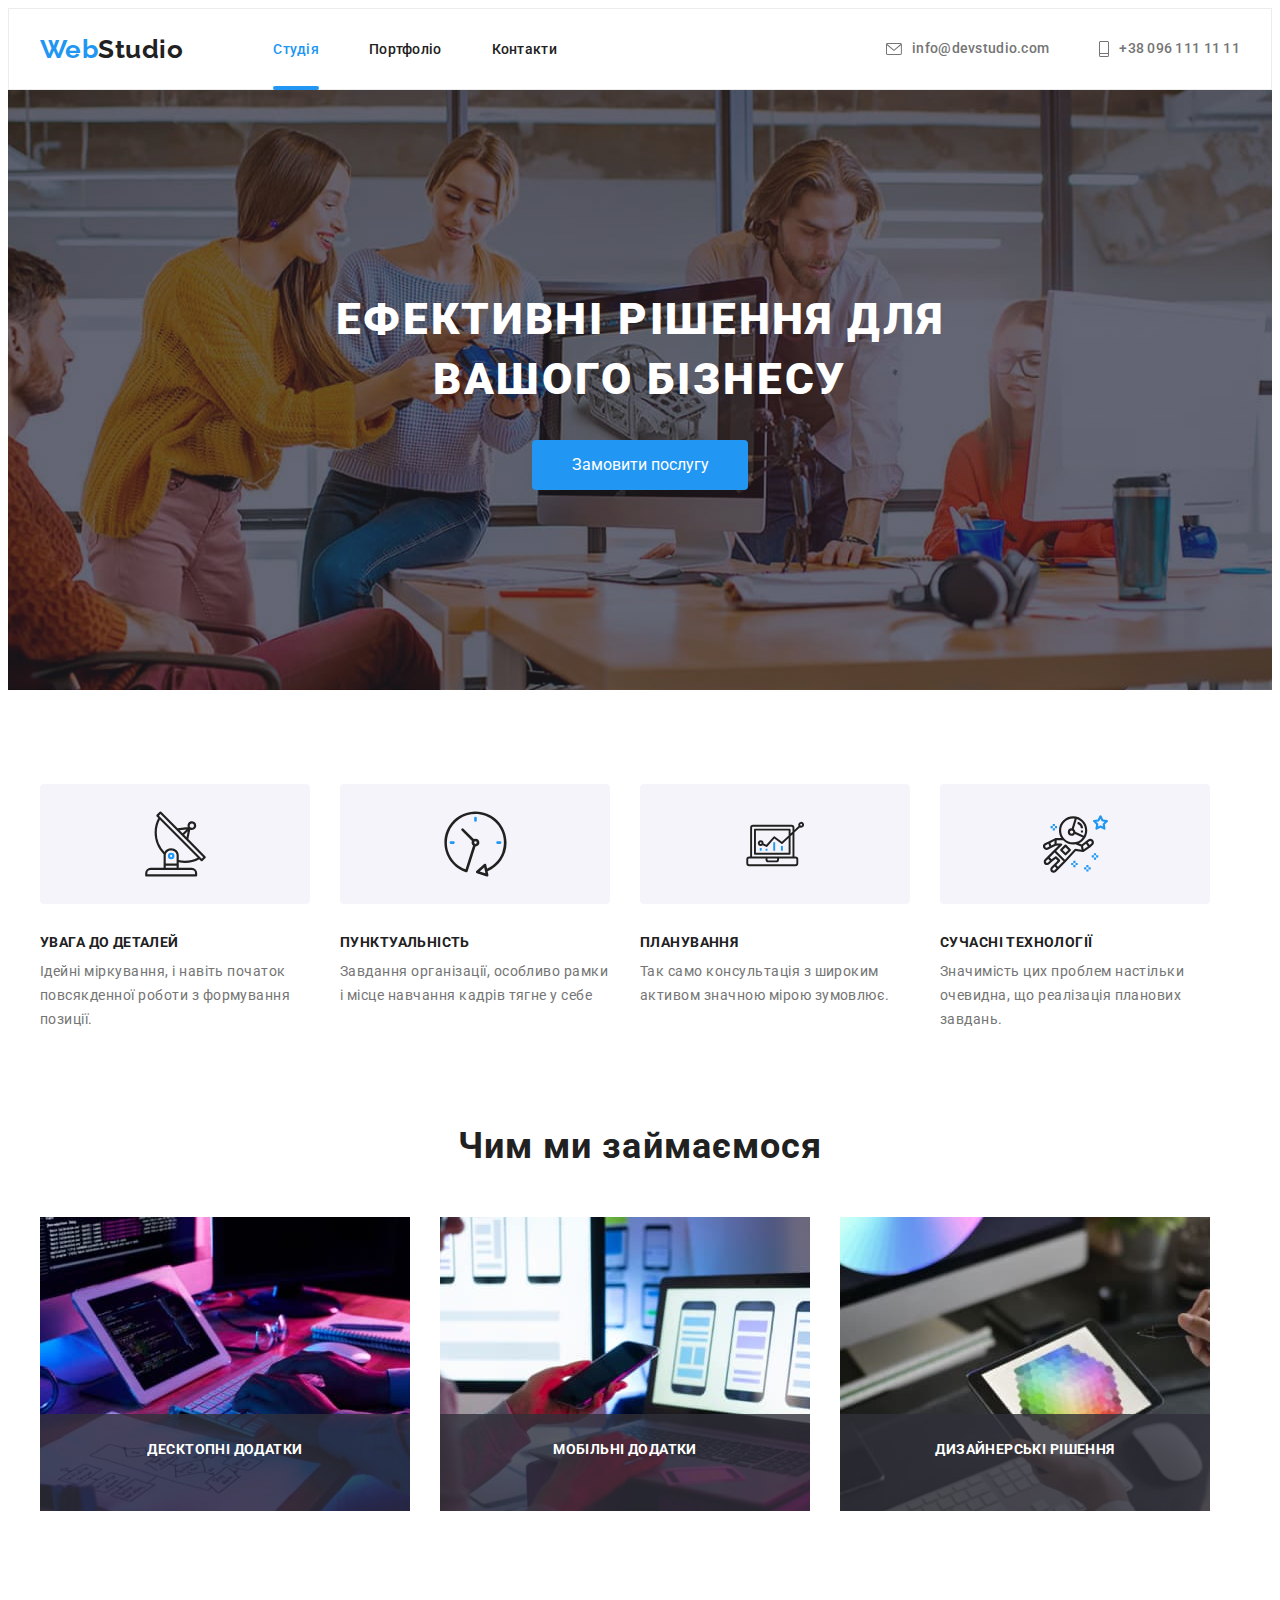
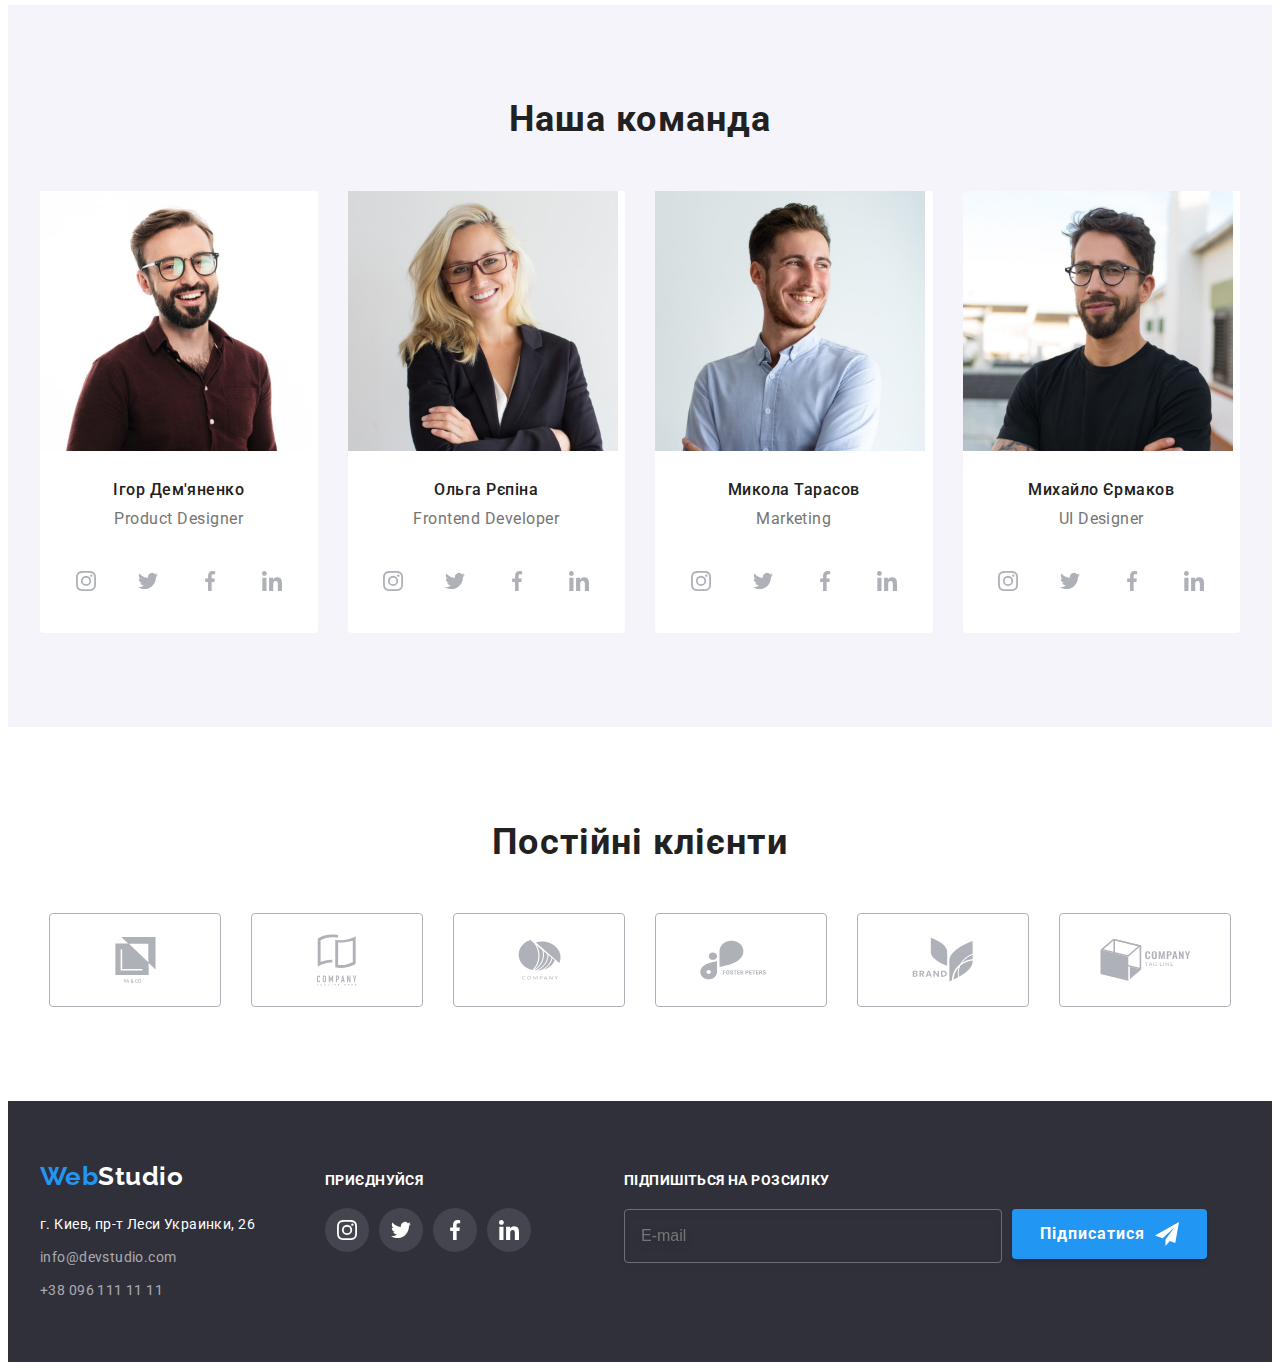
==== commit b0e10cdb: "update" ====
--- a/index.html
+++ b/index.html
@@ -429,17 +429,29 @@
           <p class="form-text">Залиште свої дані, ми вам передзвонимо</p>
           <label for="name" class="form-label" > Ім'я  
           <input type="text" class="form-input" name="name" >
+          <svg class="form-icon"  >
+              <use href="./images/symbol-defs.svg#icon-person-form"></use>
+            </svg>
           </label>
             
            <label for="tel" class="form-label" > Телефон
-            <input type="tel" class="form-input" name="tel" ></label>
+            <input type="tel" class="form-input" name="tel" >
+          <svg class="form-icon"  >
+              <use href="./images/symbol-defs.svg#icon-phone-form"></use>
+            </svg></label>
             
             <label for="email" class="form-label" > Пошта
-            <input type="email" class="form-input" name="email" ></label>
+            <input type="email" class="form-input" name="email" >
+          <svg class="form-icon"  >
+              <use href="./images/symbol-defs.svg#icon-email-form"></use>
+            </svg></label>
 
             <label  class="form-label" > Коментар
             <textarea name="user-coment" rows="7" placeholder="Введіть текст"></textarea></label>
             
+            <label for="">
+              <input type="checkbox">
+            </label>
             
           </form>
         </div>
--- a/css/styles.css
+++ b/css/styles.css
@@ -693,6 +693,7 @@
   width: 24px;
   height: 24px;
   margin-left: 10px;
+  fill: var(--primary-button-color);
 }
 
 .backdrop {
@@ -743,6 +744,12 @@
   padding-left: 6px;
   padding-right: 6px;
   cursor: pointer;
+
+  transition: fill 250ms cubic-bezier(0.4, 0, 0.2, 1);
+}
+
+.modal-button:hover .modal-close-icon {
+  fill: var(--accent-text-color);
 }
 
 .is-hidden {
@@ -789,6 +796,7 @@
   height: 40px;
   left: 576px;
   top: 314px;
+  padding-left: 42px;
 
   border: 1px solid rgba(33, 33, 33, 0.2);
   border-radius: 4px;
@@ -818,3 +826,18 @@
 .form-label > textarea:focus-within {
   border-color: var(--accent-text-color);
 }
+
+.form-icon {
+  position: absolute;
+  top: 50%;
+  left: 12px;
+  display: inline-block;
+  width: 18px;
+  height: 18px;
+
+  transition: fill 250ms cubic-bezier(0.4, 0, 0.2, 1);
+}
+
+.form-label:focus-within > .form-icon {
+  fill: var(--accent-text-color);
+}
